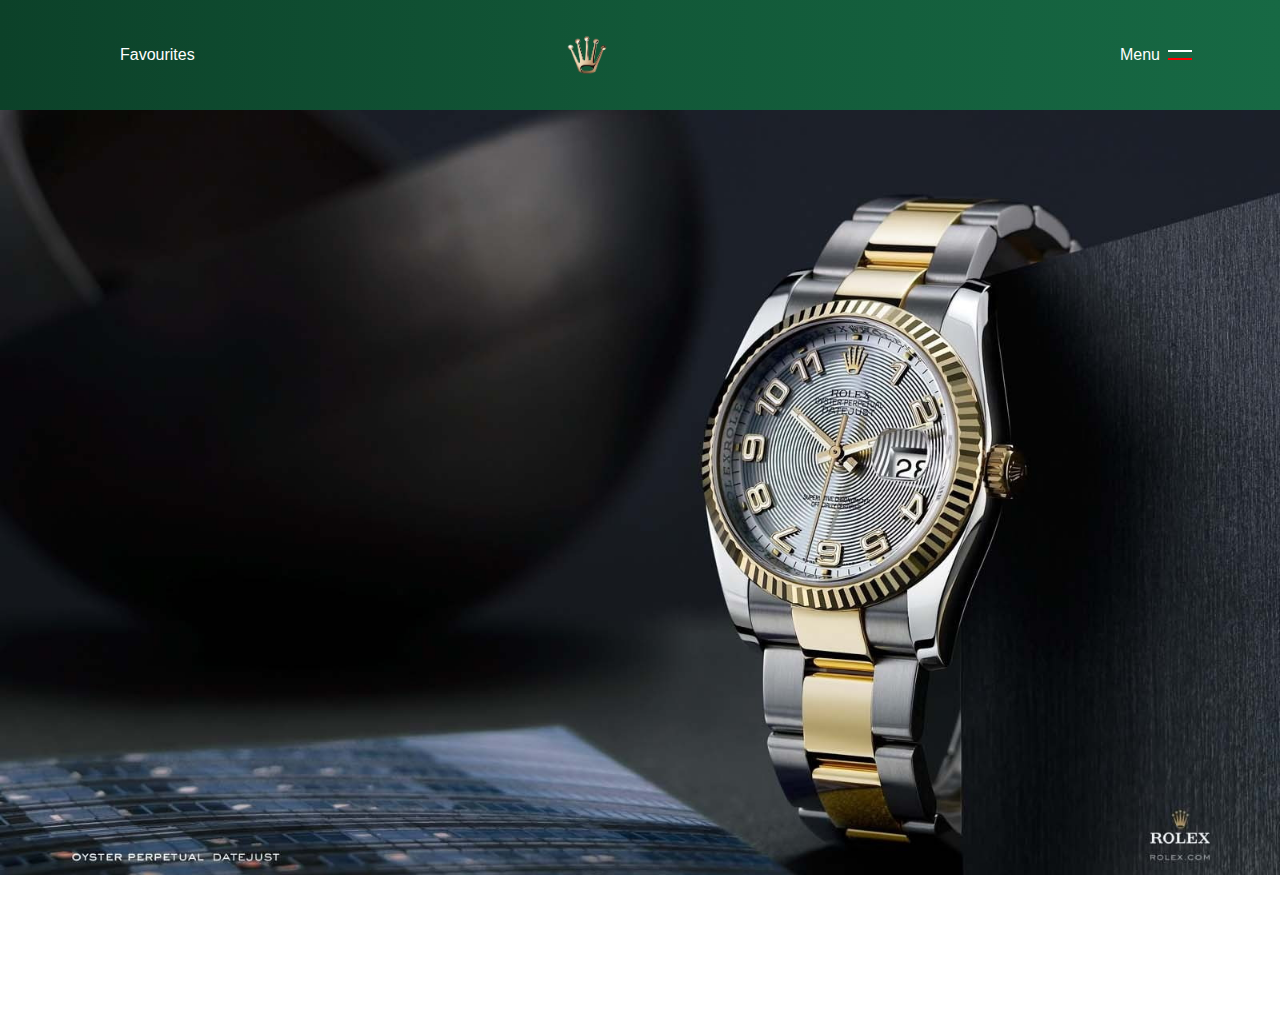
==== pages/index.html @ 01dc5f69 "header and swiper slider created" ====
<!DOCTYPE html>
<html lang="en">
  <head>
    <meta charset="UTF-8" />
    <meta name="viewport" content="width=device-width, initial-scale=1.0" />
    <title>Unofficial Rolex Website Clone</title>
    <link rel="stylesheet" href="/css/styles.css" />
    <link rel="stylesheet" href="https://unpkg.com/swiper/swiper-bundle.min.css">
  </head>
  <body>
    <!-- header -->
    <div class="container">
      <div class="header-content">
        <div class="menu-section">
          <div class="fav">Favourites</div>
        </div>
        <div class="logo">
          <img src="../Assets/logos/rolex-seeklogo-1.png" alt="" />
        </div>
        <div class="menu">
          Menu
          <span></span>
        </div>
      </div>

      <div class="swiper-container">
        <div class="swiper-wrapper">
            <div class="swiper-slide"><img src="../Assets/images/watch1.jpg" alt="Watch 1"></div>
            <div class="swiper-slide"><img src="../Assets/images/watch2.jpg" alt="Watch 2"></div>
            <div class="swiper-slide"><img src="../Assets/images/watch3.jpg" alt="Watch 3"></div>
            <div class="swiper-slide"><img src="../Assets/images/watch4.jpg" alt="Watch 4"></div>
            <div class="swiper-slide"><img src="../Assets/images/watch5.jpg" alt="Watch 5"></div>
         
        </div>

      <!-- <div class="page1">
        <div class="video">
          <video
            src="https://media.rolex.com/video/upload/c_limit,w_1920/f_auto:video/q_auto:best/v1/rolexcom/homepage/homepage-stacker/collection/professional-watches/cosmograph-daytona/homepage-professional-watches-cosmograph-daytona-autoplay"
            autoplay
            loop
            muted   
          ></video>
        </div>
        <div class="center-content">
          <h3>oyster perpetual</h3>
          <h1>cosmograph daytona</h1>
        </div>
      </div> -->
    </div>
    <script src="https://unpkg.com/swiper/swiper-bundle.min.js"></script>
   <script type="text/javascript" src="./../script.js"></script>
  </body>
</html>
---- css/styles.css ----
* {
  margin: 0;
  padding: 0;
  box-sizing: border-box;
}

.container {
  width: 100%;
  height: 100vh;
}
.container .header-content {
  background: linear-gradient(to left, #176944, #125838, #0c4129);
  width: 100%;
  display: flex;
  padding: 35px 120px;
  justify-content: space-between;
  align-items: center;
  color: #fff;
  font-weight: 500;
  font-family: sans-serif;
}
.container .header-content .menu-section {
  display: flex;
  gap: 30px;
}
.container .header-content .logo {
  flex-grow: 1;
  display: flex;
  justify-content: center;
  align-items: center;
  padding-right: 140px;
}
.container .header-content .logo > img {
  height: 40px;
  width: 60px;
}
.container .header-content .menu {
  display: flex;
  justify-content: flex-end;
  position: relative;
}
.container .header-content .menu span {
  height: 2px;
  background-color: #fff;
  width: 24px;
  display: inline-block;
  position: absolute;
  left: 120%;
  top: 20%;
  transition: all 0.3s ease;
}
.container .header-content .menu::before {
  content: "";
  position: absolute;
  height: 2px;
  width: 24px;
  display: inline-block;
  background-color: red;
  left: 120%;
  bottom: 20%;
  transition: all 0.3s ease;
}
.container .header-content .menu.active {
  background-color: blue;
}
.container .header-content .menu.active::before {
  background-color: green;
}
.container .page1 {
  width: 100%;
  height: 100vh;
  overflow: hidden;
  position: relative;
  color: white;
}
.container .page1 .video {
  height: 80vh;
  width: 100%;
  position: absolute;
  z-index: -1;
}
.container .page1 .center-content {
  position: absolute;
  top: 35%;
  left: 50%;
  transform: translate(-50%, -50%);
}
.container .page1 .center-content h3 {
  text-transform: uppercase;
  font: 400 20px "cursive";
  text-align: center;
}
.container .page1 .center-content h1 {
  text-transform: capitalize;
  font: 400 100px "sans-serif";
}
.container .swiper-container {
  width: 100%;
  height: 100vh;
  overflow: hidden;
}
.container .swiper-container .swiper-slide {
  text-align: center;
  font-size: 18px;
  background-color: white;
  display: flex;
  justify-content: center;
  align-items: start;
}
.container .swiper-container .swiper-slide img {
  width: 100vw;
  height: 85%;
  object-fit: cover;
}/*# sourceMappingURL=styles.css.map */
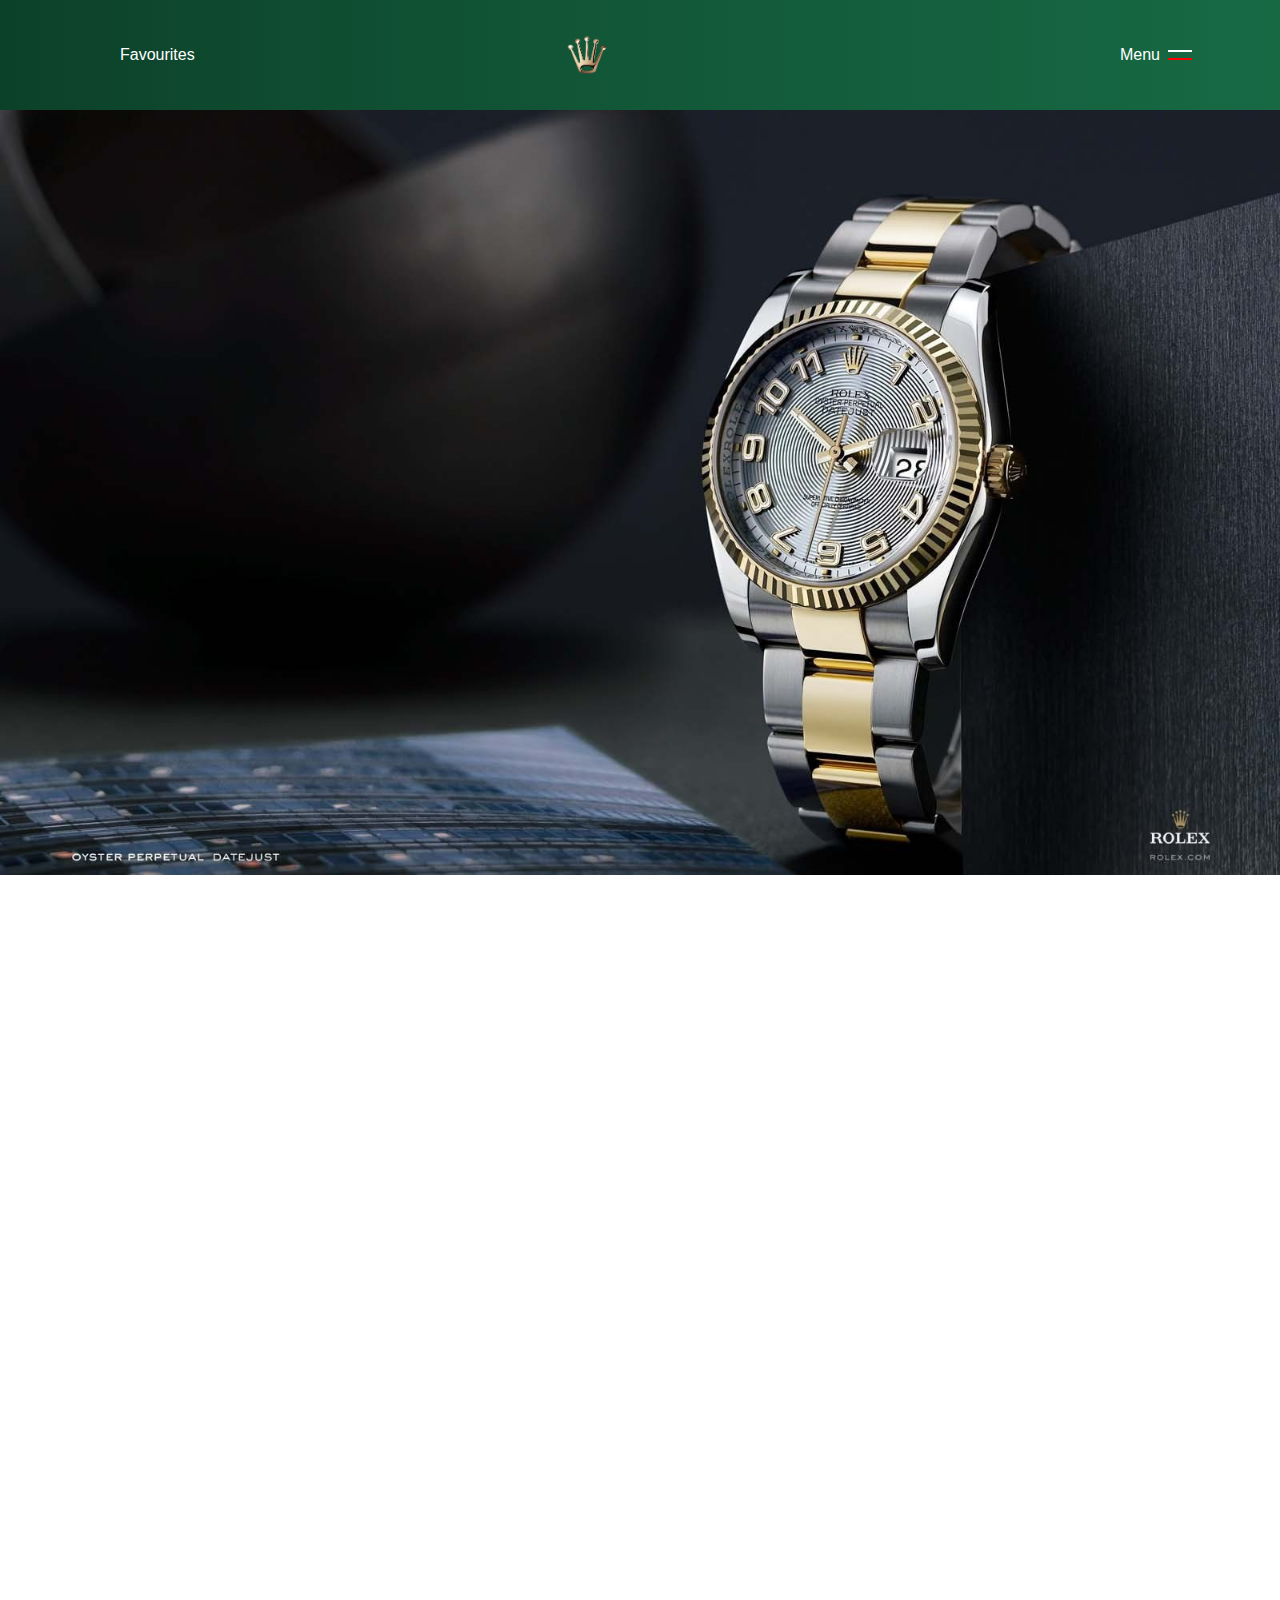
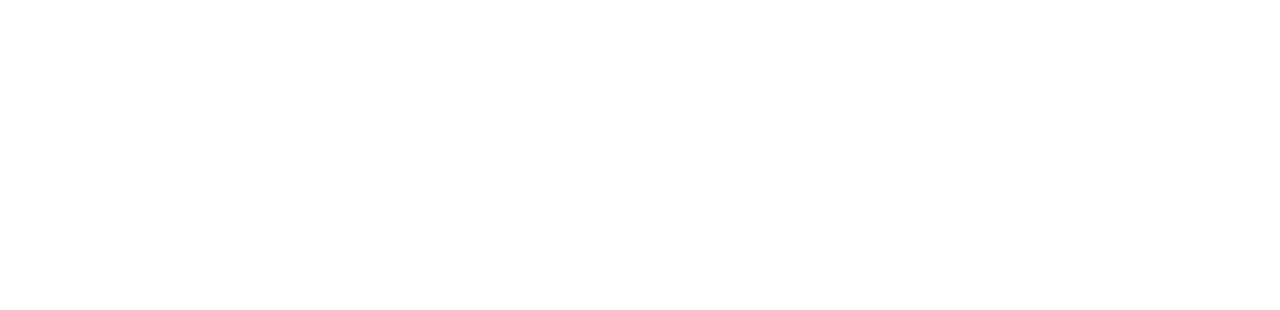
==== commit 61fe0712: "video added" ====
--- a/pages/index.html
+++ b/pages/index.html
@@ -5,7 +5,10 @@
     <meta name="viewport" content="width=device-width, initial-scale=1.0" />
     <title>Unofficial Rolex Website Clone</title>
     <link rel="stylesheet" href="/css/styles.css" />
-    <link rel="stylesheet" href="https://unpkg.com/swiper/swiper-bundle.min.css">
+    <link
+      rel="stylesheet"
+      href="https://unpkg.com/swiper/swiper-bundle.min.css"
+    />
   </head>
   <body>
     <!-- header -->
@@ -25,30 +28,40 @@
 
       <div class="swiper-container">
         <div class="swiper-wrapper">
-            <div class="swiper-slide"><img src="../Assets/images/watch1.jpg" alt="Watch 1"></div>
-            <div class="swiper-slide"><img src="../Assets/images/watch2.jpg" alt="Watch 2"></div>
-            <div class="swiper-slide"><img src="../Assets/images/watch3.jpg" alt="Watch 3"></div>
-            <div class="swiper-slide"><img src="../Assets/images/watch4.jpg" alt="Watch 4"></div>
-            <div class="swiper-slide"><img src="../Assets/images/watch5.jpg" alt="Watch 5"></div>
-         
+          <div class="swiper-slide">
+            <img src="../Assets/images/watch1.jpg" alt="Watch 1" />
+          </div>
+          <div class="swiper-slide">
+            <img src="../Assets/images/watch2.jpg" alt="Watch 2" />
+          </div>
+          <div class="swiper-slide">
+            <img src="../Assets/images/watch3.jpg" alt="Watch 3" />
+          </div>
+          <div class="swiper-slide">
+            <img src="../Assets/images/watch4.jpg" alt="Watch 4" />
+          </div>
+          <div class="swiper-slide">
+            <img src="../Assets/images/watch5.jpg" alt="Watch 5" />
+          </div>
         </div>
+      </div>
 
-      <!-- <div class="page1">
+      <div class="page1">
         <div class="video">
           <video
             src="https://media.rolex.com/video/upload/c_limit,w_1920/f_auto:video/q_auto:best/v1/rolexcom/homepage/homepage-stacker/collection/professional-watches/cosmograph-daytona/homepage-professional-watches-cosmograph-daytona-autoplay"
             autoplay
             loop
-            muted   
+            muted
           ></video>
         </div>
         <div class="center-content">
           <h3>oyster perpetual</h3>
           <h1>cosmograph daytona</h1>
         </div>
-      </div> -->
+      </div>
     </div>
     <script src="https://unpkg.com/swiper/swiper-bundle.min.js"></script>
-   <script type="text/javascript" src="./../script.js"></script>
+    <script type="text/javascript" src="./../script.js"></script>
   </body>
 </html>
